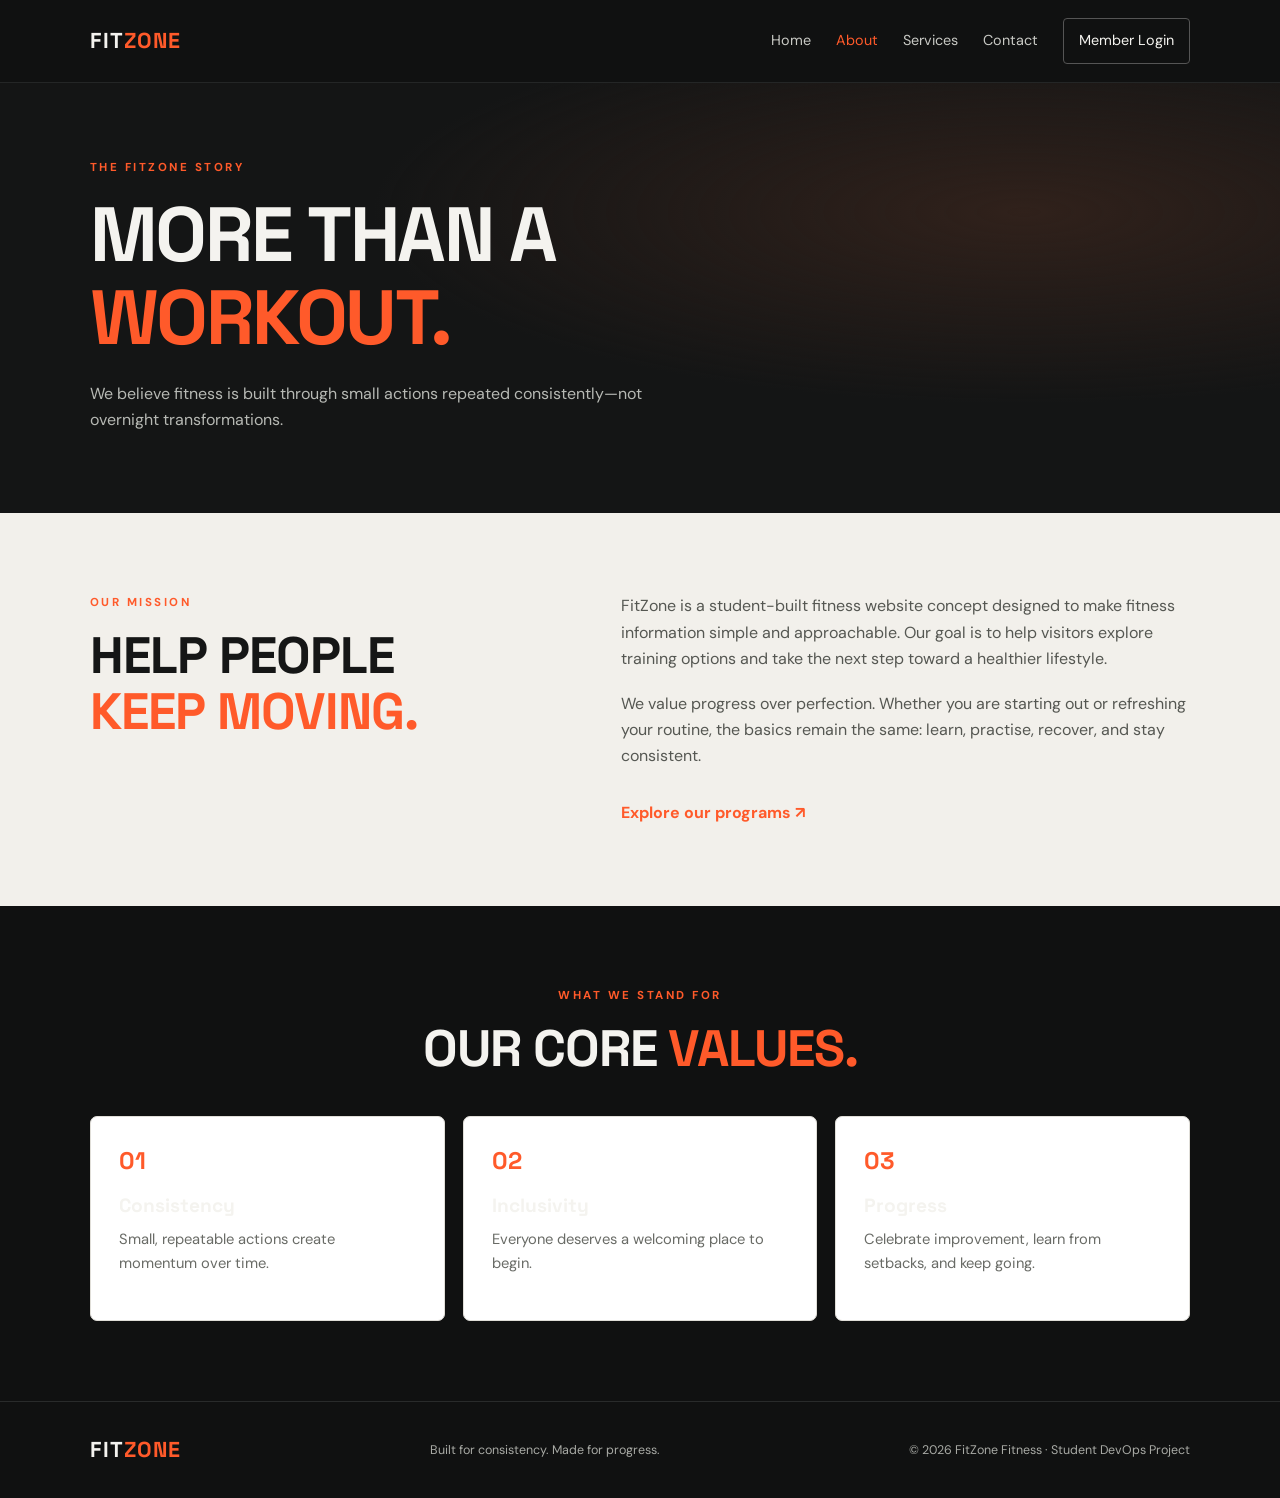
==== about.html @ e105047c "Add initial FitZone website" ====
<!DOCTYPE html>
<html lang="en">
<head>
  <meta charset="UTF-8"><meta name="viewport" content="width=device-width, initial-scale=1.0">
  <meta name="description" content="Learn about the FitZone mission and values.">
  <title>FitZone | About</title><link rel="stylesheet" href="style.css"><script src="script.js" defer></script>
</head>
<body>
  <header class="site-header">
    <a class="logo" href="index.html">FIT<span>ZONE</span></a><button class="menu-toggle" aria-label="Toggle navigation" aria-expanded="false">☰</button>
    <nav class="nav-links" aria-label="Main navigation"><a href="index.html">Home</a><a class="active" href="about.html">About</a><a href="services.html">Services</a><a href="contact.html">Contact</a><a class="nav-cta" href="login.html">Member Login</a></nav>
  </header>
  <main>
    <section class="page-hero"><p class="eyebrow">THE FITZONE STORY</p><h1>MORE THAN A<br><span>WORKOUT.</span></h1><p>We believe fitness is built through small actions repeated consistently—not overnight transformations.</p></section>
    <section class="section section-light split-section"><div><p class="eyebrow">OUR MISSION</p><h2>HELP PEOPLE<br><span>KEEP MOVING.</span></h2></div><div class="prose"><p>FitZone is a student-built fitness website concept designed to make fitness information simple and approachable. Our goal is to help visitors explore training options and take the next step toward a healthier lifestyle.</p><p>We value progress over perfection. Whether you are starting out or refreshing your routine, the basics remain the same: learn, practise, recover, and stay consistent.</p><a class="text-link" href="services.html">Explore our programs ↗</a></div></section>
    <section class="section"><div class="section-heading"><p class="eyebrow">WHAT WE STAND FOR</p><h2>OUR CORE <span>VALUES.</span></h2></div><div class="feature-grid">
      <article class="feature-card"><div class="feature-icon">01</div><h3>Consistency</h3><p>Small, repeatable actions create momentum over time.</p></article>
      <article class="feature-card"><div class="feature-icon">02</div><h3>Inclusivity</h3><p>Everyone deserves a welcoming place to begin.</p></article>
      <article class="feature-card"><div class="feature-icon">03</div><h3>Progress</h3><p>Celebrate improvement, learn from setbacks, and keep going.</p></article>
    </div></section>
  </main>
  <footer class="site-footer"><a class="logo" href="index.html">FIT<span>ZONE</span></a><p>Built for consistency. Made for progress.</p><p>© <span class="year"></span> FitZone Fitness · Student DevOps Project</p></footer>
</body>
</html>
---- style.css ----
@import url('https://fonts.googleapis.com/css2?family=DM+Sans:wght@400;500;600;700&family=Space+Grotesk:wght@400;500;600;700&display=swap');

:root{--bg:#101111;--panel:#191b1b;--panel-2:#222424;--text:#f4f3ef;--muted:#a8aaa5;--accent:#ff5a2a;--accent-light:#ff805b;--line:#343636;--light:#f2f0eb;--dark:#151616}
*{box-sizing:border-box;margin:0;padding:0}
html{scroll-behavior:smooth}
body{font-family:"DM Sans",Arial,sans-serif;background:var(--bg);color:var(--text);line-height:1.65}
a{color:inherit}
.site-header{min-height:82px;padding:18px 7%;display:flex;justify-content:space-between;align-items:center;gap:24px;background:#101111;border-bottom:1px solid #242626;position:relative;z-index:10}
.logo{font-family:"Space Grotesk",Arial,sans-serif;font-weight:700;letter-spacing:1px;font-size:1.35rem;text-decoration:none;color:var(--text)}
.logo span{color:var(--accent)}
.nav-links{display:flex;align-items:center;gap:25px}
.nav-links a{text-decoration:none;color:#c9cac5;font-size:.9rem;transition:color .2s}
.nav-links a:hover,.nav-links a.active{color:var(--accent)}
.nav-links .nav-cta{border:1px solid #555;padding:10px 15px;border-radius:4px;color:var(--text)}
.nav-links .nav-cta:hover{border-color:var(--accent);color:var(--accent)}
.menu-toggle{display:none;background:transparent;color:white;border:1px solid var(--line);padding:7px 11px;font-size:1.3rem;border-radius:4px}
.hero{min-height:590px;padding:70px 7%;display:grid;grid-template-columns:1.05fr .95fr;align-items:center;gap:35px;overflow:hidden;background:radial-gradient(ellipse at 85% 50%,#29201c 0,transparent 45%),#101111}
.hero-content{max-width:620px;position:relative;z-index:1}
.eyebrow{font-size:.72rem;letter-spacing:2.5px;font-weight:700;color:var(--accent);margin-bottom:16px}
h1,h2,h3{font-family:"Space Grotesk",Arial,sans-serif;line-height:1.08}
.hero h1,.page-hero h1,.login-intro h1{font-size:clamp(2.8rem,6vw,5.2rem);letter-spacing:-2.5px;font-weight:700}
h1 span,h2 span{color:var(--accent)}
.hero-copy{max-width:470px;color:#b7b9b4;margin:22px 0 27px}
.hero-actions{display:flex;flex-wrap:wrap;gap:12px}
.button{display:inline-flex;align-items:center;justify-content:center;gap:12px;text-decoration:none;border:1px solid transparent;border-radius:4px;padding:13px 19px;font:700 .9rem "DM Sans",Arial,sans-serif;cursor:pointer;transition:transform .2s,background .2s}
.button:hover{transform:translateY(-2px)}
.button-primary{background:var(--accent);color:#fff}
.button-primary:hover{background:#e94b20}
.button-ghost{border-color:#555;background:transparent;color:#fff}
.button-ghost:hover{border-color:var(--accent)}
.hero-stats{display:flex;gap:35px;margin-top:45px;padding-top:22px;border-top:1px solid #383939}
.hero-stats div{display:flex;flex-direction:column}
.hero-stats strong{font:700 1.5rem "Space Grotesk",Arial,sans-serif}
.hero-stats small{font-size:.75rem;color:var(--muted)}
.hero-visual{height:410px;position:relative;display:flex;align-items:center;justify-content:center;isolation:isolate}
.hero-visual:before{content:"";position:absolute;width:300px;height:370px;background:linear-gradient(145deg,#ff794f,#a62f12);clip-path:polygon(50% 0,85% 15%,100% 48%,70% 100%,30% 100%,0 48%,15% 15%);opacity:.88;transform:rotate(10deg);z-index:-1}
.visual-ring{position:absolute;border:1px solid rgba(255,255,255,.45);border-radius:50%;width:360px;height:360px}
.ring-two{width:430px;height:430px;border-color:rgba(255,90,42,.35)}
.visual-label{position:absolute;top:35px;right:0;font-size:.65rem;letter-spacing:1px;background:#111;padding:10px 13px;border:1px solid #424242}
.pulse{display:inline-block;width:7px;height:7px;background:var(--accent);border-radius:50%;margin-right:7px}
.visual-number{position:absolute;bottom:28px;left:5px;font:700 2.8rem "Space Grotesk",sans-serif;text-shadow:0 2px 12px #000}
.visual-number span{font-size:.8rem;letter-spacing:2px}
.section{padding:80px 7%}
.section-light{background:var(--light);color:var(--dark)}
.section-heading{text-align:center;max-width:720px;margin:0 auto 40px}
.section-heading h2,.split-section h2,.contact-info h2{font-size:clamp(2rem,4vw,3.4rem);letter-spacing:-1px}
.section-heading>p:last-child{color:#676964;margin-top:14px}
.feature-grid{display:grid;grid-template-columns:repeat(3,minmax(0,1fr));gap:18px;max-width:1150px;margin:0 auto}
.feature-card{padding:28px;background:#fff;border:1px solid #e0ded8;border-radius:7px;min-height:205px}
.feature-icon{font:700 1.5rem "Space Grotesk",sans-serif;color:var(--accent);margin-bottom:20px}
.feature-card h3,.program-card h3{font-size:1.2rem;margin-bottom:10px}
.feature-card p,.program-card p{font-size:.92rem;color:#696b66}
.callout{padding:45px 7%;display:flex;align-items:center;justify-content:space-between;gap:24px;background:#202222}
.callout h2{font-size:clamp(2rem,4vw,3.3rem)}
.callout .eyebrow{margin-bottom:10px}
.site-footer{padding:30px 7%;display:flex;align-items:center;justify-content:space-between;gap:18px;flex-wrap:wrap;border-top:1px solid #292b2b;color:var(--muted);font-size:.78rem}
.site-footer .logo{color:var(--text)}
.page-hero{padding:75px 7% 80px;background:radial-gradient(ellipse at 80% 30%,#30211b 0,transparent 45%),#141515}
.page-hero h1{font-size:clamp(2.8rem,6vw,4.8rem)}
.page-hero>p:last-child{max-width:600px;color:#b7b9b4;margin-top:22px}
.split-section{display:grid;grid-template-columns:.9fr 1.1fr;gap:65px;align-items:start}
.prose p{color:#555752;margin-bottom:18px}
.text-link{display:inline-block;color:var(--accent);font-weight:700;text-decoration:none;margin-top:12px}
.text-link:hover{text-decoration:underline}
.program-grid{display:grid;grid-template-columns:repeat(3,minmax(0,1fr));gap:18px;max-width:1200px;margin:0 auto}
.program-card{background:#fff;border:1px solid #dedcd6;border-radius:7px;padding:26px;display:flex;flex-direction:column;align-items:flex-start}
.program-card.featured{border-top:4px solid var(--accent);padding-top:23px}
.program-tag{font-size:.68rem;letter-spacing:1.5px;color:#777971;font-weight:700}
.program-symbol{font-size:2rem;color:var(--accent);margin:25px 0 18px}
.program-card ul{padding-left:19px;margin:18px 0 24px;color:#555752;font-size:.88rem}
.program-card li{margin:7px 0}
.program-card .text-link{margin-top:auto}
.notice{max-width:1200px;margin:24px auto 0;font-size:.8rem;color:#686a64}
.contact-layout{display:grid;grid-template-columns:.8fr 1.2fr;gap:55px;align-items:start}
.contact-info>p:not(.eyebrow){color:#686a64;margin:22px 0;max-width:400px}
.contact-detail{display:flex;flex-direction:column;border-top:1px solid #d5d3cc;padding:17px 0;gap:4px}
.contact-detail span{font-size:.7rem;color:#777971;letter-spacing:1.5px;font-weight:700}
.contact-detail strong{font-size:.95rem}
.form-card{background:#fff;color:#1b1c1a;padding:30px;border:1px solid #dedcd6;border-radius:7px}
.form-card label{display:block;font-size:.85rem;font-weight:700;margin:15px 0 7px}
.form-card input,.form-card textarea,.form-card select{width:100%;padding:12px 13px;border:1px solid #d3d2cc;border-radius:4px;font:inherit;color:#20211f;background:#fff}
.form-card input:focus,.form-card textarea:focus,.form-card select:focus{outline:2px solid #ffb49e;border-color:var(--accent)}
.form-card textarea{resize:vertical}
.form-submit{width:100%;margin-top:20px}
.form-status{margin-top:12px;font-size:.88rem;font-weight:600;color:#287143;min-height:1.4em}
.login-main{padding:70px 7%;min-height:570px;display:grid;grid-template-columns:1fr .8fr;align-items:center;gap:70px;background:radial-gradient(ellipse at 20% 20%,#2d211c 0,transparent 40%),#111212}
.login-intro{max-width:590px}
.login-intro h1{font-size:clamp(2.6rem,5vw,4.5rem)}
.login-intro>p:not(.eyebrow){color:#b7b9b4;max-width:440px;margin:20px 0}
.login-card{max-width:450px;width:100%;justify-self:center}
.login-mark{width:48px;height:48px;display:grid;place-items:center;background:var(--accent);color:#fff;font-weight:700;font-family:"Space Grotesk",sans-serif;border-radius:5px;margin-bottom:20px}
.login-card h2{font-size:1.8rem}
.muted{color:#74766f;font-size:.85rem;margin-top:5px}
.form-footnote{font-size:.83rem;text-align:center;margin-top:20px;color:#696b66}
.form-footnote a{color:#d84720;font-weight:700}
@media(max-width:850px){.site-header{padding:16px 5%}.nav-links{gap:14px}.hero{padding:60px 5%;grid-template-columns:1fr .8fr}.hero-visual{transform:scale(.85)}.section,.page-hero{padding-left:5%;padding-right:5%}.program-grid{grid-template-columns:1fr 1fr}.contact-layout{gap:30px}.login-main{padding-left:5%;padding-right:5%;gap:30px}}
@media(max-width:650px){.site-header{flex-wrap:wrap}.menu-toggle{display:block}.nav-links{display:none;flex-direction:column;align-items:stretch;width:100%;gap:0}.nav-links.open{display:flex}.nav-links a{padding:12px 4px;border-top:1px solid #292b2b}.nav-links .nav-cta{border:0;padding:12px 4px}.hero{grid-template-columns:1fr;padding-top:55px}.hero-visual{height:300px;transform:scale(.78);margin:-15px 0}.hero-stats{gap:20px}.hero-stats strong{font-size:1.25rem}.feature-grid,.program-grid,.split-section,.contact-layout,.login-main{grid-template-columns:1fr}.section{padding-top:60px;padding-bottom:60px}.feature-grid{gap:13px}.callout{align-items:flex-start;flex-direction:column}.page-hero{padding-top:55px;padding-bottom:60px}.split-section{gap:25px}.login-main{padding-top:55px;padding-bottom:55px}.login-card{margin-top:10px}.site-footer{flex-direction:column;align-items:flex-start;gap:9px}}
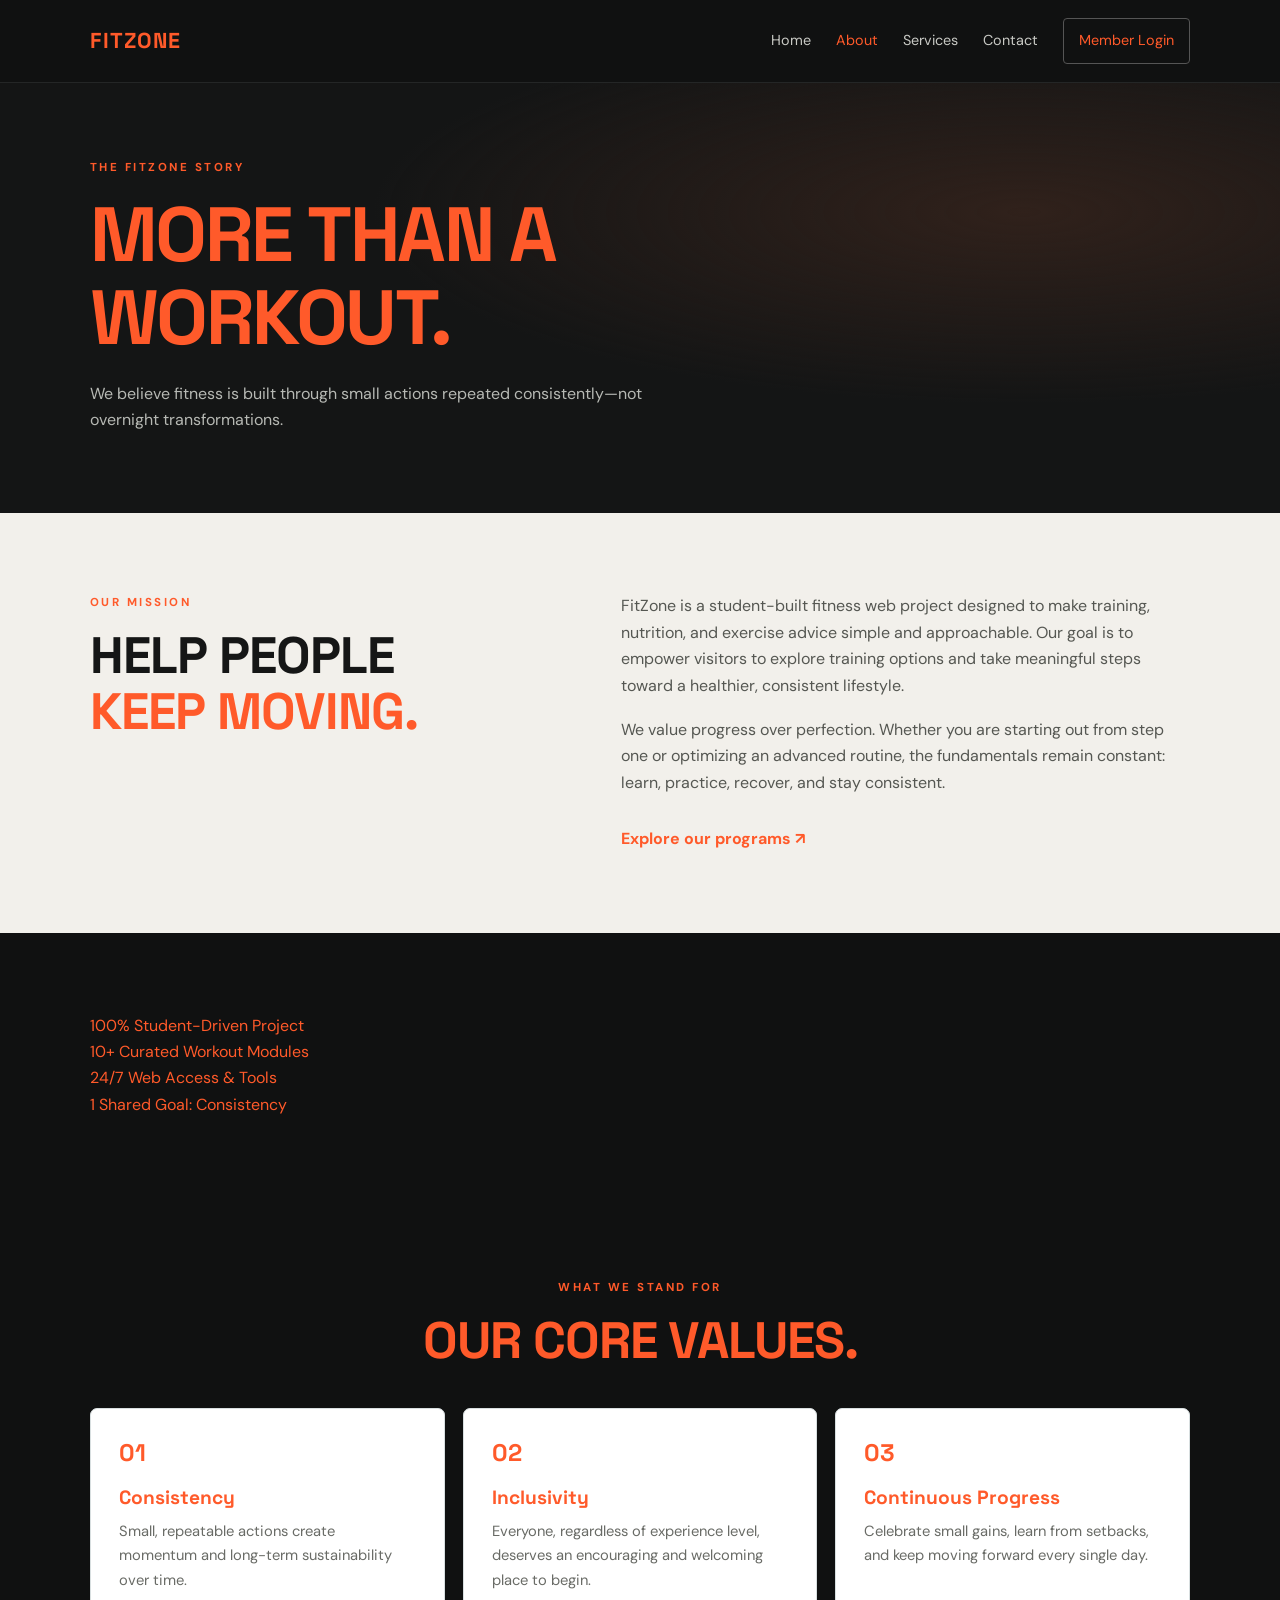
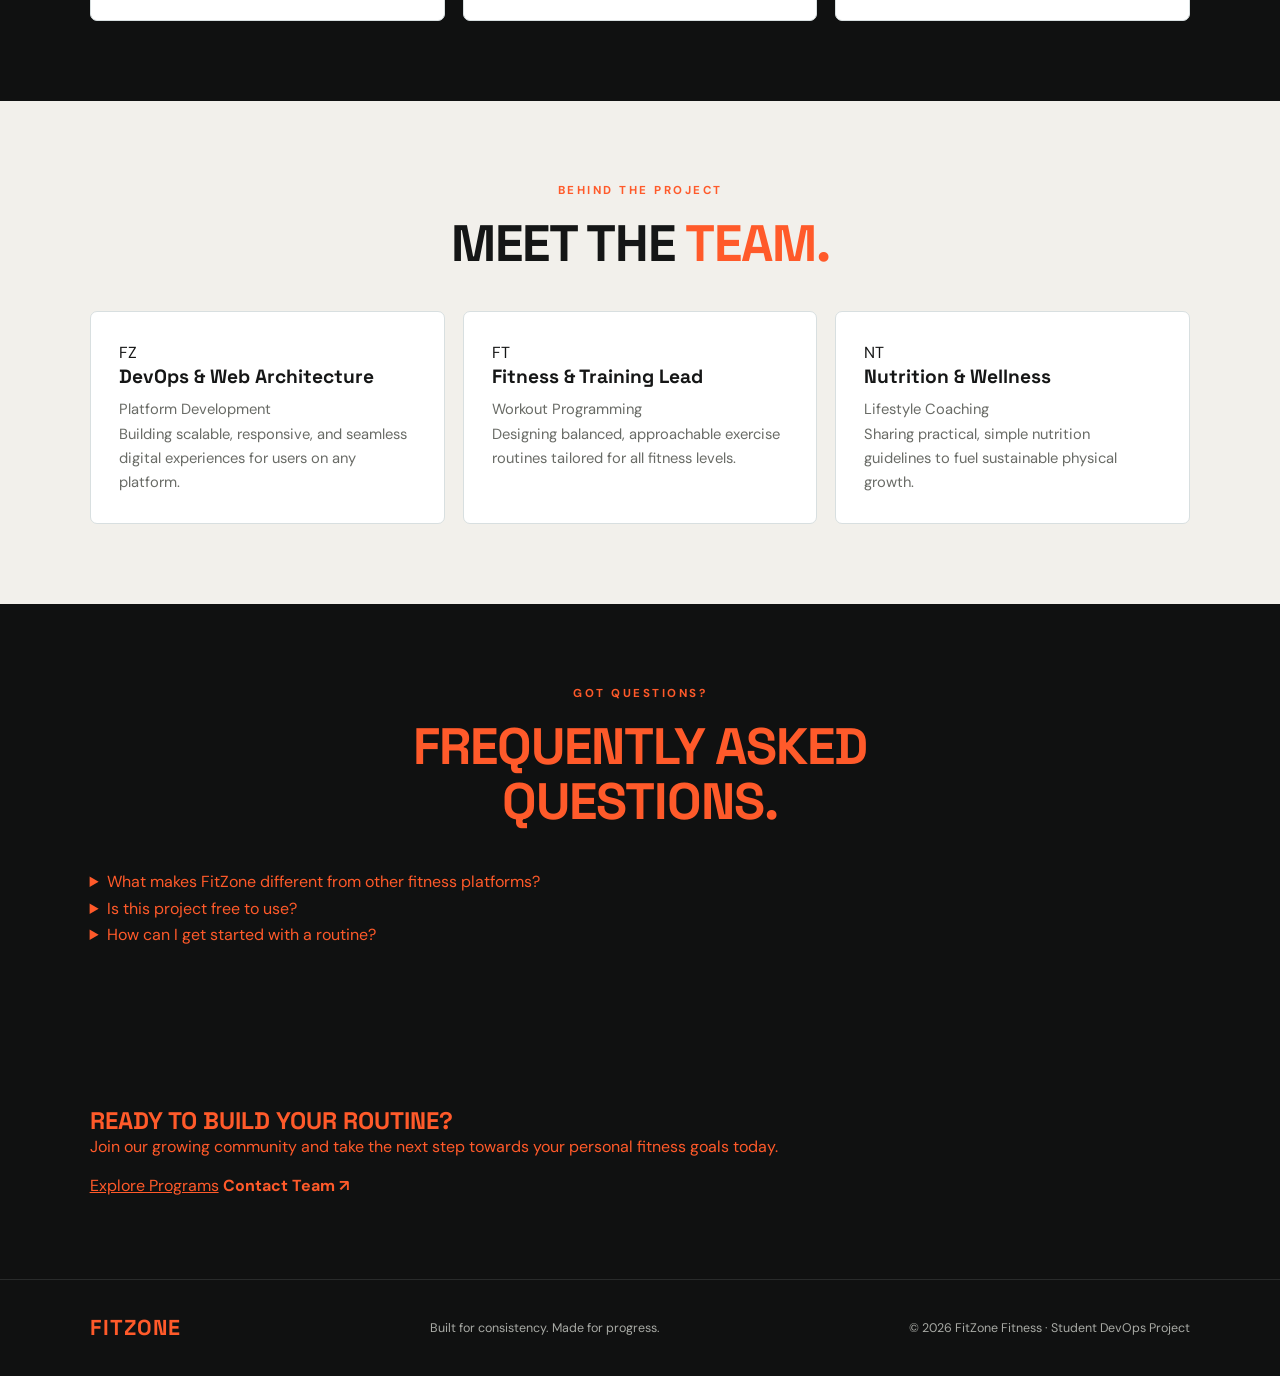
==== commit 6de776d4: "second commit for about page changes" ====
--- a/about.html
+++ b/about.html
@@ -1,24 +1,165 @@
 <!DOCTYPE html>
 <html lang="en">
 <head>
-  <meta charset="UTF-8"><meta name="viewport" content="width=device-width, initial-scale=1.0">
-  <meta name="description" content="Learn about the FitZone mission and values.">
-  <title>FitZone | About</title><link rel="stylesheet" href="style.css"><script src="script.js" defer></script>
+  <meta charset="UTF-8">
+  <meta name="viewport" content="width=device-width, initial-scale=1.0">
+  <meta name="description" content="Learn about the FitZone mission, core values, team, and story.">
+  <title>FitZone | About Us</title>
+  <link rel="stylesheet" href="style.css">
+  <script src="script.js" defer></script>
 </head>
 <body>
+
+  <!-- HEADER NAVIGATION -->
   <header class="site-header">
-    <a class="logo" href="index.html">FIT<span>ZONE</span></a><button class="menu-toggle" aria-label="Toggle navigation" aria-expanded="false">☰</button>
-    <nav class="nav-links" aria-label="Main navigation"><a href="index.html">Home</a><a class="active" href="about.html">About</a><a href="services.html">Services</a><a href="contact.html">Contact</a><a class="nav-cta" href="login.html">Member Login</a></nav>
+    <a class="logo" href="index.html">FIT<span>ZONE</span></a>
+    <button class="menu-toggle" aria-label="Toggle navigation" aria-expanded="false">☰</button>
+    <nav class="nav-links" aria-label="Main navigation">
+      <a href="index.html">Home</a>
+      <a class="active" href="about.html">About</a>
+      <a href="services.html">Services</a>
+      <a href="contact.html">Contact</a>
+      <a class="nav-cta" href="login.html">Member Login</a>
+    </nav>
   </header>
+
   <main>
-    <section class="page-hero"><p class="eyebrow">THE FITZONE STORY</p><h1>MORE THAN A<br><span>WORKOUT.</span></h1><p>We believe fitness is built through small actions repeated consistently—not overnight transformations.</p></section>
-    <section class="section section-light split-section"><div><p class="eyebrow">OUR MISSION</p><h2>HELP PEOPLE<br><span>KEEP MOVING.</span></h2></div><div class="prose"><p>FitZone is a student-built fitness website concept designed to make fitness information simple and approachable. Our goal is to help visitors explore training options and take the next step toward a healthier lifestyle.</p><p>We value progress over perfection. Whether you are starting out or refreshing your routine, the basics remain the same: learn, practise, recover, and stay consistent.</p><a class="text-link" href="services.html">Explore our programs ↗</a></div></section>
-    <section class="section"><div class="section-heading"><p class="eyebrow">WHAT WE STAND FOR</p><h2>OUR CORE <span>VALUES.</span></h2></div><div class="feature-grid">
-      <article class="feature-card"><div class="feature-icon">01</div><h3>Consistency</h3><p>Small, repeatable actions create momentum over time.</p></article>
-      <article class="feature-card"><div class="feature-icon">02</div><h3>Inclusivity</h3><p>Everyone deserves a welcoming place to begin.</p></article>
-      <article class="feature-card"><div class="feature-icon">03</div><h3>Progress</h3><p>Celebrate improvement, learn from setbacks, and keep going.</p></article>
-    </div></section>
+    <!-- HERO SECTION -->
+    <section class="page-hero">
+      <p class="eyebrow">THE FITZONE STORY</p>
+      <h1>MORE THAN A<br><span>WORKOUT.</span></h1>
+      <p>We believe fitness is built through small actions repeated consistently—not overnight transformations.</p>
+    </section>
+
+    <!-- MISSION SECTION -->
+    <section class="section section-light split-section">
+      <div>
+        <p class="eyebrow">OUR MISSION</p>
+        <h2>HELP PEOPLE<br><span>KEEP MOVING.</span></h2>
+      </div>
+      <div class="prose">
+        <p>FitZone is a student-built fitness web project designed to make training, nutrition, and exercise advice simple and approachable. Our goal is to empower visitors to explore training options and take meaningful steps toward a healthier, consistent lifestyle.</p>
+        <p>We value progress over perfection. Whether you are starting out from step one or optimizing an advanced routine, the fundamentals remain constant: learn, practice, recover, and stay consistent.</p>
+        <a class="text-link" href="services.html">Explore our programs ↗</a>
+      </div>
+    </section>
+
+    <!-- STATS COUNTER BAR -->
+    <section class="section section-dark stats-bar">
+      <div class="stats-grid">
+        <div class="stat-item">
+          <span class="stat-number">100%</span>
+          <span class="stat-label">Student-Driven Project</span>
+        </div>
+        <div class="stat-item">
+          <span class="stat-number">10+</span>
+          <span class="stat-label">Curated Workout Modules</span>
+        </div>
+        <div class="stat-item">
+          <span class="stat-number">24/7</span>
+          <span class="stat-label">Web Access & Tools</span>
+        </div>
+        <div class="stat-item">
+          <span class="stat-number">1</span>
+          <span class="stat-label">Shared Goal: Consistency</span>
+        </div>
+      </div>
+    </section>
+
+    <!-- CORE VALUES SECTION -->
+    <section class="section">
+      <div class="section-heading">
+        <p class="eyebrow">WHAT WE STAND FOR</p>
+        <h2>OUR CORE <span>VALUES.</span></h2>
+      </div>
+      <div class="feature-grid">
+        <article class="feature-card">
+          <div class="feature-icon">01</div>
+          <h3>Consistency</h3>
+          <p>Small, repeatable actions create momentum and long-term sustainability over time.</p>
+        </article>
+        <article class="feature-card">
+          <div class="feature-icon">02</div>
+          <h3>Inclusivity</h3>
+          <p>Everyone, regardless of experience level, deserves an encouraging and welcoming place to begin.</p>
+        </article>
+        <article class="feature-card">
+          <div class="feature-icon">03</div>
+          <h3>Continuous Progress</h3>
+          <p>Celebrate small gains, learn from setbacks, and keep moving forward every single day.</p>
+        </article>
+      </div>
+    </section>
+
+    <!-- TEAM / LEADERSHIP SECTION -->
+    <section class="section section-light">
+      <div class="section-heading">
+        <p class="eyebrow">BEHIND THE PROJECT</p>
+        <h2>MEET THE <span>TEAM.</span></h2>
+      </div>
+      <div class="feature-grid">
+        <article class="feature-card team-card">
+          <div class="avatar-placeholder">FZ</div>
+          <h3>DevOps & Web Architecture</h3>
+          <p class="role-title">Platform Development</p>
+          <p>Building scalable, responsive, and seamless digital experiences for users on any platform.</p>
+        </article>
+        <article class="feature-card team-card">
+          <div class="avatar-placeholder">FT</div>
+          <h3>Fitness & Training Lead</h3>
+          <p class="role-title">Workout Programming</p>
+          <p>Designing balanced, approachable exercise routines tailored for all fitness levels.</p>
+        </article>
+        <article class="feature-card team-card">
+          <div class="avatar-placeholder">NT</div>
+          <h3>Nutrition & Wellness</h3>
+          <p class="role-title">Lifestyle Coaching</p>
+          <p>Sharing practical, simple nutrition guidelines to fuel sustainable physical growth.</p>
+        </article>
+      </div>
+    </section>
+
+    <!-- FREQUENTLY ASKED QUESTIONS -->
+    <section class="section">
+      <div class="section-heading">
+        <p class="eyebrow">GOT QUESTIONS?</p>
+        <h2>FREQUENTLY ASKED <span>QUESTIONS.</span></h2>
+      </div>
+      <div class="faq-container">
+        <details class="faq-item">
+          <summary>What makes FitZone different from other fitness platforms?</summary>
+          <p>FitZone focuses on fundamental consistency and accessibility rather than quick-fix promises. We prioritize clean web design, easy-to-follow routines, and sustainable habit formation.</p>
+        </details>
+        <details class="faq-item">
+          <summary>Is this project free to use?</summary>
+          <p>Yes! FitZone is built as an open student web development and DevOps concept project. All resources and tools are accessible to visitors.</p>
+        </details>
+        <details class="faq-item">
+          <summary>How can I get started with a routine?</summary>
+          <p>Head over to our Services page to explore workout plans tailored for beginners, intermediate, and advanced routines.</p>
+        </details>
+      </div>
+    </section>
+
+    <!-- CALL TO ACTION BANNER -->
+    <section class="section cta-section">
+      <div class="cta-content">
+        <h2>READY TO BUILD YOUR <span>ROUTINE?</span></h2>
+        <p>Join our growing community and take the next step towards your personal fitness goals today.</p>
+        <div class="cta-buttons">
+          <a class="nav-cta" href="services.html">Explore Programs</a>
+          <a class="text-link" href="contact.html">Contact Team ↗</a>
+        </div>
+      </div>
+    </section>
   </main>
-  <footer class="site-footer"><a class="logo" href="index.html">FIT<span>ZONE</span></a><p>Built for consistency. Made for progress.</p><p>© <span class="year"></span> FitZone Fitness · Student DevOps Project</p></footer>
+
+  <!-- SITE FOOTER -->
+  <footer class="site-footer">
+    <a class="logo" href="index.html">FIT<span>ZONE</span></a>
+    <p>Built for consistency. Made for progress.</p>
+    <p>© <span class="year"></span> FitZone Fitness · Student DevOps Project</p>
+  </footer>
+
 </body>
-</html>
+</html>
--- a/style.css
+++ b/style.css
@@ -1,6 +1,6 @@
 @import url('https://fonts.googleapis.com/css2?family=DM+Sans:wght@400;500;600;700&family=Space+Grotesk:wght@400;500;600;700&display=swap');
 
-:root{--bg:#101111;--panel:#191b1b;--panel-2:#222424;--text:#f4f3ef;--muted:#a8aaa5;--accent:#ff5a2a;--accent-light:#ff805b;--line:#343636;--light:#f2f0eb;--dark:#151616}
+:root{--bg:#101111;--panel:#191b1b;--panel-2:#222424;--text:#ff5a2a;--muted:#a8aaa5;--accent:#ff5a2a;--accent-light:#ff805b;--line:#343636;--light:#f2f0eb;--dark:#151616}
 *{box-sizing:border-box;margin:0;padding:0}
 html{scroll-behavior:smooth}
 body{font-family:"DM Sans",Arial,sans-serif;background:var(--bg);color:var(--text);line-height:1.65}
@@ -46,7 +46,7 @@
 .section-heading h2,.split-section h2,.contact-info h2{font-size:clamp(2rem,4vw,3.4rem);letter-spacing:-1px}
 .section-heading>p:last-child{color:#676964;margin-top:14px}
 .feature-grid{display:grid;grid-template-columns:repeat(3,minmax(0,1fr));gap:18px;max-width:1150px;margin:0 auto}
-.feature-card{padding:28px;background:#fff;border:1px solid #e0ded8;border-radius:7px;min-height:205px}
+.feature-card{padding:28px;background:#fff;border:1px solid #d8dfe0;border-radius:7px;min-height:205px}
 .feature-icon{font:700 1.5rem "Space Grotesk",sans-serif;color:var(--accent);margin-bottom:20px}
 .feature-card h3,.program-card h3{font-size:1.2rem;margin-bottom:10px}
 .feature-card p,.program-card p{font-size:.92rem;color:#696b66}
